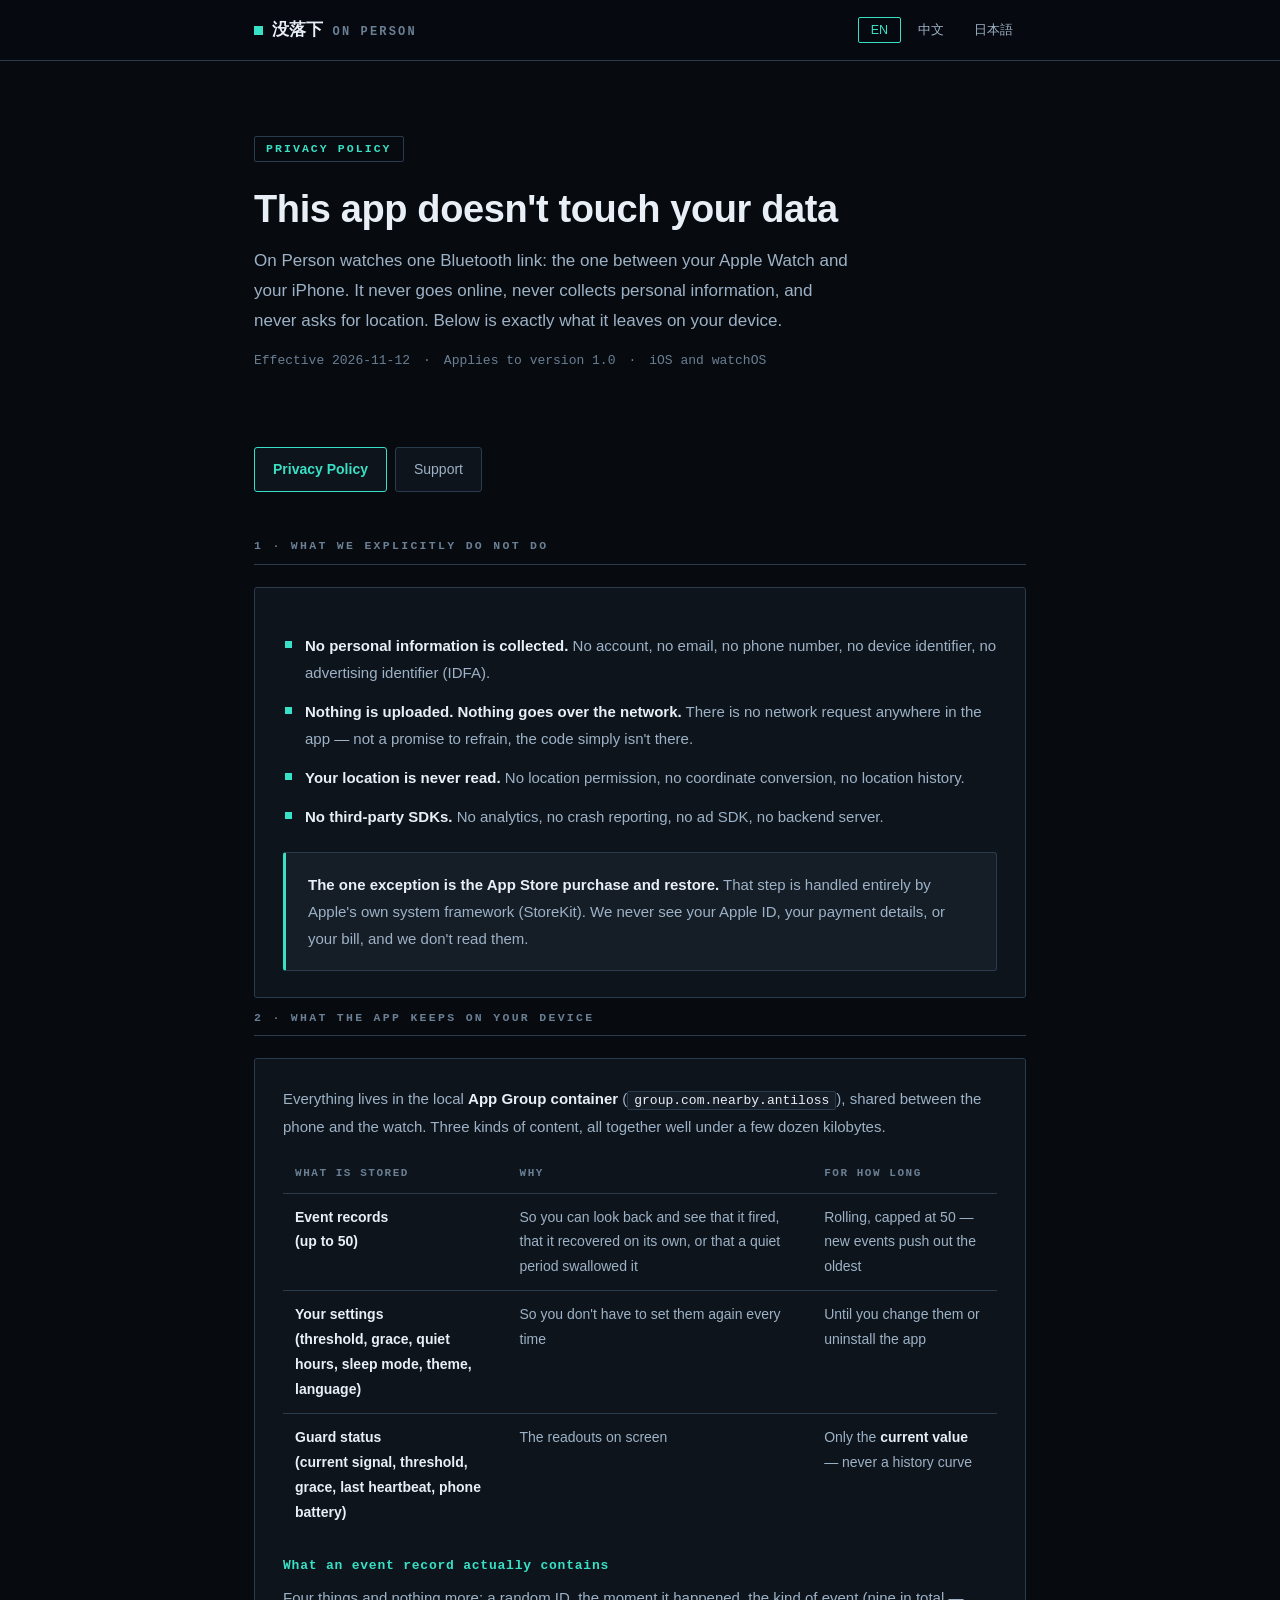
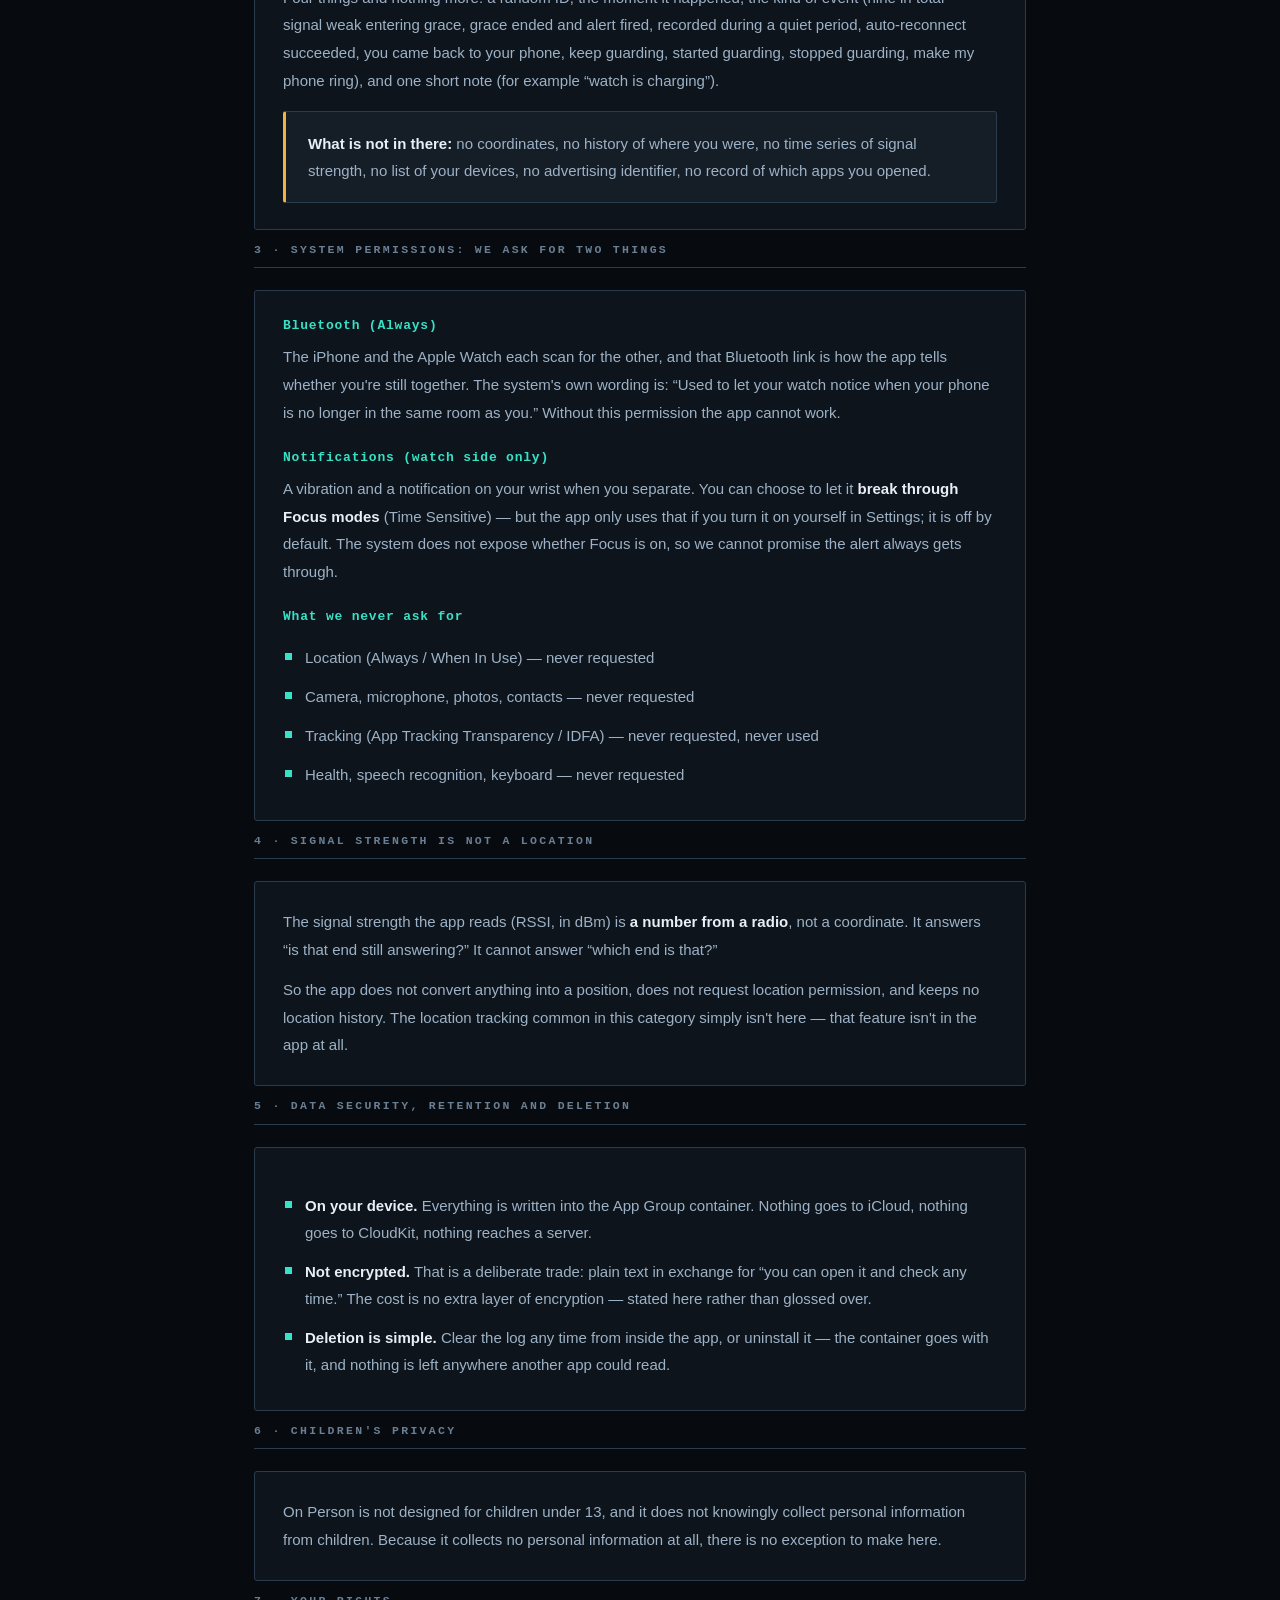
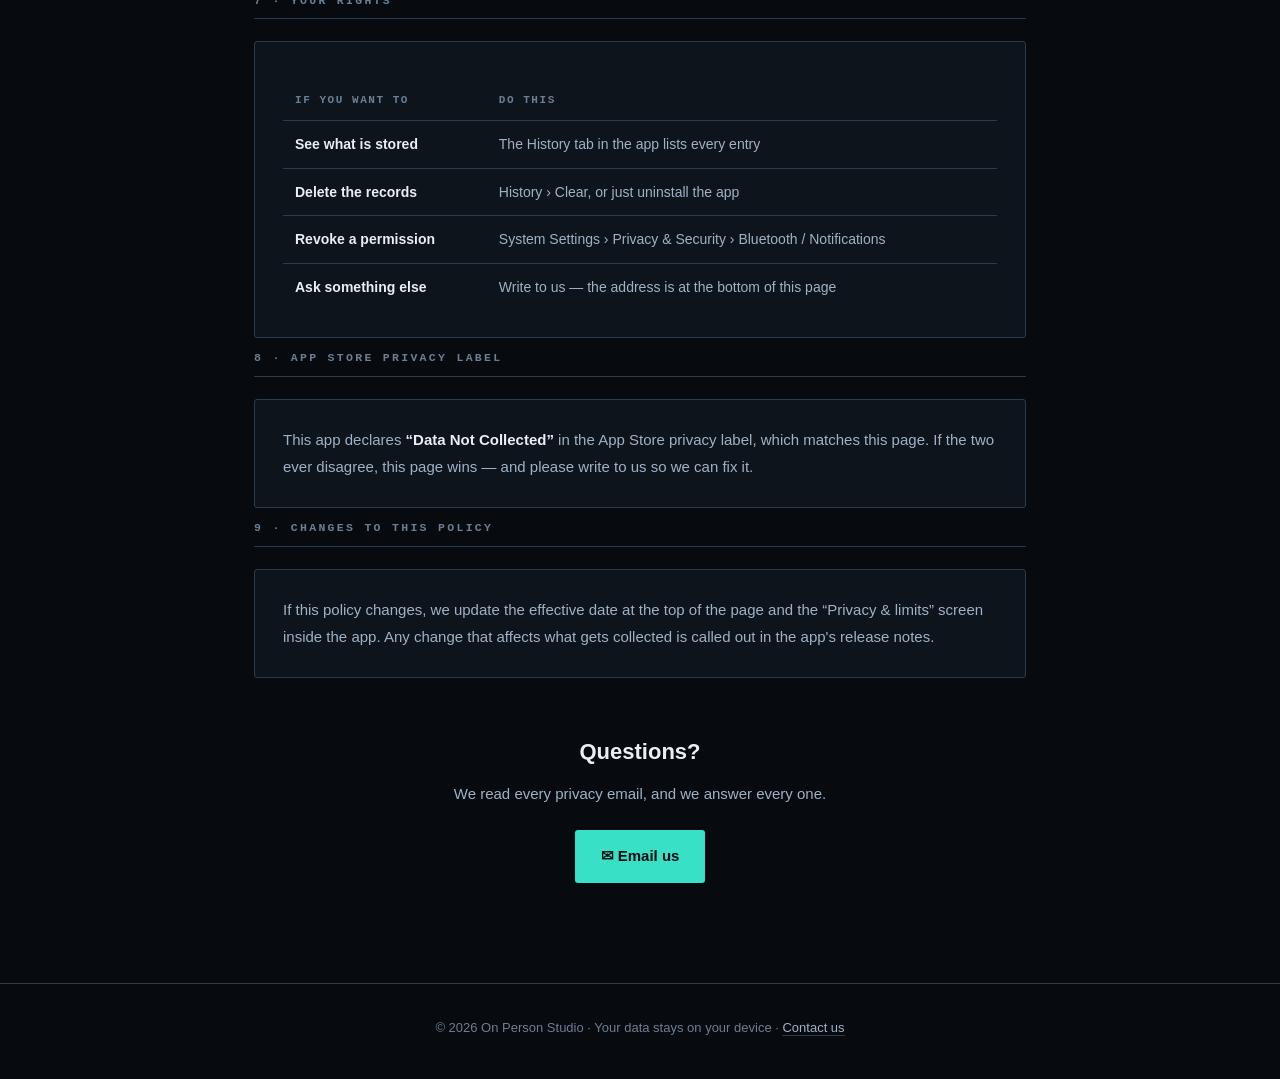
==== en/privacy.html @ e08f9b39 "初始：隐私政策与支持中心（中/英/日） - 三语静态站：zh / en / ja 各一份隐私政策与帮助中心 - 根路径三页按 navigator.language 自动分流 - 视觉语言 = App " ====
<!DOCTYPE html>
<html lang="en">
<head>
  <meta charset="UTF-8">
  <meta name="viewport" content="width=device-width, initial-scale=1.0">
  <meta name="description" content="On Person · Privacy Policy — nothing collected, nothing uploaded, nothing sent over the network. No location permission. Event records stay on this device, up to 50 of them.">
  <title>Privacy Policy — On Person</title>
  <link rel="stylesheet" href="../css/style.css">
</head>
<body>

<header>
  <div class="container">
    <a href="support.html" class="logo"><span class="mark"></span>没落下<span class="latin">On Person</span></a>
    <nav class="lang-switch">
      <a href="#" class="active">EN</a>
      <a href="../zh/privacy.html">中文</a>
      <a href="../ja/privacy.html">日本語</a>
    </nav>
  </div>
</header>

<main>
  <div class="container">

    <div class="hero">
      <span class="badge">Privacy Policy</span>
      <h1>This app doesn't touch your data</h1>
      <p>On Person watches one Bluetooth link: the one between your Apple Watch and your iPhone. It never goes online, never collects personal information, and never asks for location. Below is exactly what it leaves on your device.</p>
      <p class="updated">Effective 2026-11-12　·　Applies to version 1.0　·　iOS and watchOS</p>
    </div>

    <nav class="nav-pills">
      <a href="privacy.html" class="active">Privacy Policy</a>
      <a href="support.html">Support</a>
    </nav>

    <section>

      <p class="section-title">1 · What we explicitly do not do</p>
      <div class="article">
        <ul>
          <li><strong>No personal information is collected.</strong> No account, no email, no phone number, no device identifier, no advertising identifier (IDFA).</li>
          <li><strong>Nothing is uploaded. Nothing goes over the network.</strong> There is no network request anywhere in the app — not a promise to refrain, the code simply isn't there.</li>
          <li><strong>Your location is never read.</strong> No location permission, no coordinate conversion, no location history.</li>
          <li><strong>No third-party SDKs.</strong> No analytics, no crash reporting, no ad SDK, no backend server.</li>
        </ul>
        <div class="note-box">
          <strong>The one exception is the App Store purchase and restore.</strong> That step is handled entirely by Apple's own system framework (StoreKit). We never see your Apple ID, your payment details, or your bill, and we don't read them.
        </div>
      </div>

      <p class="section-title">2 · What the app keeps on your device</p>
      <div class="article">
        <p>Everything lives in the local <strong>App Group container</strong> (<code>group.com.nearby.antiloss</code>), shared between the phone and the watch. Three kinds of content, all together well under a few dozen kilobytes.</p>
        <table class="data-table">
          <thead>
            <tr><th>What is stored</th><th>Why</th><th>For how long</th></tr>
          </thead>
          <tbody>
            <tr>
              <td>Event records<br>(up to 50)</td>
              <td>So you can look back and see that it fired, that it recovered on its own, or that a quiet period swallowed it</td>
              <td>Rolling, capped at 50 — new events push out the oldest</td>
            </tr>
            <tr>
              <td>Your settings<br>(threshold, grace, quiet hours, sleep mode, theme, language)</td>
              <td>So you don't have to set them again every time</td>
              <td>Until you change them or uninstall the app</td>
            </tr>
            <tr>
              <td>Guard status<br>(current signal, threshold, grace, last heartbeat, phone battery)</td>
              <td>The readouts on screen</td>
              <td>Only the <strong>current value</strong> — never a history curve</td>
            </tr>
          </tbody>
        </table>
        <h3>What an event record actually contains</h3>
        <p>Four things and nothing more: a random ID, the moment it happened, the kind of event (nine in total — signal weak entering grace, grace ended and alert fired, recorded during a quiet period, auto-reconnect succeeded, you came back to your phone, keep guarding, started guarding, stopped guarding, make my phone ring), and one short note (for example “watch is charging”).</p>
        <div class="note-box warn">
          <strong>What is not in there:</strong> no coordinates, no history of where you were, no time series of signal strength, no list of your devices, no advertising identifier, no record of which apps you opened.
        </div>
      </div>

      <p class="section-title">3 · System permissions: we ask for two things</p>
      <div class="article">
        <h3>Bluetooth (Always)</h3>
        <p>The iPhone and the Apple Watch each scan for the other, and that Bluetooth link is how the app tells whether you're still together. The system's own wording is: “Used to let your watch notice when your phone is no longer in the same room as you.” Without this permission the app cannot work.</p>
        <h3>Notifications (watch side only)</h3>
        <p>A vibration and a notification on your wrist when you separate. You can choose to let it <strong>break through Focus modes</strong> (Time Sensitive) — but the app only uses that if you turn it on yourself in Settings; it is off by default. The system does not expose whether Focus is on, so we cannot promise the alert always gets through.</p>
        <h3>What we never ask for</h3>
        <ul>
          <li>Location (Always / When In Use) — never requested</li>
          <li>Camera, microphone, photos, contacts — never requested</li>
          <li>Tracking (App Tracking Transparency / IDFA) — never requested, never used</li>
          <li>Health, speech recognition, keyboard — never requested</li>
        </ul>
      </div>

      <p class="section-title">4 · Signal strength is not a location</p>
      <div class="article">
        <p>The signal strength the app reads (RSSI, in dBm) is <strong>a number from a radio</strong>, not a coordinate. It answers “is that end still answering?” It cannot answer “which end is that?”</p>
        <p>So the app does not convert anything into a position, does not request location permission, and keeps no location history. The location tracking common in this category simply isn't here — that feature isn't in the app at all.</p>
      </div>

      <p class="section-title">5 · Data security, retention and deletion</p>
      <div class="article">
        <ul>
          <li><strong>On your device.</strong> Everything is written into the App Group container. Nothing goes to iCloud, nothing goes to CloudKit, nothing reaches a server.</li>
          <li><strong>Not encrypted.</strong> That is a deliberate trade: plain text in exchange for “you can open it and check any time.” The cost is no extra layer of encryption — stated here rather than glossed over.</li>
          <li><strong>Deletion is simple.</strong> Clear the log any time from inside the app, or uninstall it — the container goes with it, and nothing is left anywhere another app could read.</li>
        </ul>
      </div>

      <p class="section-title">6 · Children's privacy</p>
      <div class="article">
        <p>On Person is not designed for children under 13, and it does not knowingly collect personal information from children. Because it collects no personal information at all, there is no exception to make here.</p>
      </div>

      <p class="section-title">7 · Your rights</p>
      <div class="article">
        <table class="data-table">
          <thead>
            <tr><th>If you want to</th><th>Do this</th></tr>
          </thead>
          <tbody>
            <tr><td>See what is stored</td><td>The History tab in the app lists every entry</td></tr>
            <tr><td>Delete the records</td><td>History › Clear, or just uninstall the app</td></tr>
            <tr><td>Revoke a permission</td><td>System Settings › Privacy &amp; Security › Bluetooth / Notifications</td></tr>
            <tr><td>Ask something else</td><td>Write to us — the address is at the bottom of this page</td></tr>
          </tbody>
        </table>
      </div>

      <p class="section-title">8 · App Store privacy label</p>
      <div class="article">
        <p>This app declares <strong>“Data Not Collected”</strong> in the App Store privacy label, which matches this page. If the two ever disagree, this page wins — and please write to us so we can fix it.</p>
      </div>

      <p class="section-title">9 · Changes to this policy</p>
      <div class="article">
        <p>If this policy changes, we update the effective date at the top of the page and the “Privacy &amp; limits” screen inside the app. Any change that affects what gets collected is called out in the app's release notes.</p>
      </div>

      <div class="contact-section">
        <h2>Questions?</h2>
        <p>We read every privacy email, and we answer every one.</p>
        <a href="mailto:peer2peer.wang@gmail.com" class="contact-btn">✉ Email us</a>
      </div>

    </section>

  </div>
</main>

<footer>
  <div class="container">
    <p>© 2026 On Person Studio · Your data stays on your device · <a href="mailto:peer2peer.wang@gmail.com">Contact us</a></p>
  </div>
</footer>

</body>
</html>
---- css/style.css ----
/* ============================================================
   没落下 / On Person / いっしょ · 隐私政策 & 支持中心
   站点源码属于独立 Git 仓库（GitHub Pages）。

   ★ 配色与版式语言直接搬 App 自己的「主题 A · 深海仪表·青」
     （docs/03-visual-spec.md §2）：
       底 #070A0F / 面板 #0E141C / 抬起 #151D27 / 结构线 #2A3B4E
       正文 #E8EFF6 / 次要 #9DB2C6 / 丝印 #6A7F94
       信号色 #38E0C6（唯一强调色）/ 警告 #F2B33D
   ★ App 是暗的，站点也暗：用户从 App 打开链接，看到同一个视觉体系。
   ★ 三条纪律跟着 App 走：**零渐变、零阴影、3px 直角**、丝印标签用等宽。
   ============================================================ */

:root {
  --bg: #070A0F;
  --panel: #0E141C;
  --raise: #151D27;
  --line: #2A3B4E;
  --text: #E8EFF6;
  --dim: #9DB2C6;
  --mute: #6A7F94;
  --sig: #38E0C6;
  --warn: #F2B33D;

  --mono: "SF Mono", ui-monospace, Menlo, Consolas, monospace;
  --sans: -apple-system, BlinkMacSystemFont, "Segoe UI", Roboto, "Helvetica Neue",
          "PingFang SC", "Noto Sans CJK SC", "Hiragino Sans", "Yu Gothic", Arial, sans-serif;

  --radius: 3px;
  --max-w: 820px;
}

*, *::before, *::after { box-sizing: border-box; margin: 0; padding: 0; }

html { scroll-behavior: smooth; -webkit-text-size-adjust: 100%; }

body {
  background: var(--bg);
  color: var(--text);
  font-family: var(--sans);
  font-size: 16px;
  line-height: 1.78;
  min-height: 100vh;
  -webkit-font-smoothing: antialiased;
}

/* ── Header ─────────────────────────────────────────── */
header {
  position: sticky;
  top: 0;
  z-index: 100;
  background: rgba(7, 10, 15, 0.88);
  backdrop-filter: saturate(160%) blur(14px);
  -webkit-backdrop-filter: saturate(160%) blur(14px);
  border-bottom: 1px solid var(--line);
}

header .container {
  display: flex;
  align-items: center;
  justify-content: space-between;
  height: 60px;
}

.logo {
  display: flex;
  align-items: baseline;
  gap: 9px;
  font-size: 17px;
  font-weight: 700;
  letter-spacing: 0.01em;
  color: var(--text);
  text-decoration: none;
}

.logo .mark {
  width: 9px;
  height: 9px;
  background: var(--sig);
  flex: none;
  align-self: center;
}

.logo .latin {
  font: 600 12px/1 var(--mono);
  letter-spacing: 0.18em;
  text-transform: uppercase;
  color: var(--mute);
}

.lang-switch { display: flex; gap: 4px; }

.lang-switch a {
  padding: 6px 12px;
  font: 500 12.5px/1 var(--sans);
  color: var(--dim);
  text-decoration: none;
  border: 1px solid transparent;
  border-radius: 2px;
  transition: color .2s, border-color .2s;
}

.lang-switch a:hover { color: var(--text); border-color: var(--line); }

.lang-switch a.active {
  color: var(--sig);
  border-color: var(--sig);
}

/* ── Layout ─────────────────────────────────────────── */
.container { max-width: var(--max-w); margin: 0 auto; padding: 0 24px; }

main { padding-bottom: 20px; }

/* ── Hero ───────────────────────────────────────────── */
.hero { padding: 72px 0 40px; }

.hero .badge {
  display: inline-block;
  font: 600 11.5px/1 var(--mono);
  letter-spacing: 0.18em;
  text-transform: uppercase;
  color: var(--sig);
  border: 1px solid var(--line);
  border-radius: 2px;
  padding: 6px 11px;
  margin-bottom: 24px;
}

.hero h1 {
  font-size: 38px;
  font-weight: 700;
  letter-spacing: -0.01em;
  line-height: 1.22;
  margin-bottom: 14px;
}

.hero p {
  font-size: 17px;
  color: var(--dim);
  max-width: 600px;
}

.hero .updated {
  margin-top: 14px;
  font: 400 13px/1.6 var(--mono);
  color: var(--mute);
}

/* ── Nav pills ──────────────────────────────────────── */
.nav-pills {
  display: flex;
  gap: 8px;
  margin: 36px 0 48px;
  flex-wrap: wrap;
}

.nav-pills a {
  padding: 9px 18px;
  font-size: 14px;
  font-weight: 500;
  color: var(--dim);
  text-decoration: none;
  border: 1px solid var(--line);
  border-radius: var(--radius);
  background: var(--panel);
  transition: color .2s, border-color .2s;
}

.nav-pills a:hover { color: var(--text); border-color: var(--sig); }

.nav-pills a.active {
  color: var(--sig);
  border-color: var(--sig);
  font-weight: 600;
}

/* ── Section title（丝印） ───────────────────────────── */
.section-title {
  font: 600 11.5px/1 var(--mono);
  letter-spacing: 0.2em;
  text-transform: uppercase;
  color: var(--mute);
  margin: 0 0 22px;
  padding-bottom: 12px;
  border-bottom: 1px solid var(--line);
}

/* ── Article（面板） ─────────────────────────────────── */
.article {
  background: var(--panel);
  border: 1px solid var(--line);
  border-radius: var(--radius);
  padding: 26px 28px;
  margin-bottom: 14px;
}

.article h2 {
  font-size: 18px;
  font-weight: 700;
  margin-bottom: 12px;
  color: var(--text);
}

.article h3 {
  font: 600 13px/1.4 var(--mono);
  letter-spacing: 0.06em;
  color: var(--sig);
  margin: 22px 0 8px;
}

.article h3:first-child { margin-top: 0; }

.article p { color: var(--dim); font-size: 15px; line-height: 1.85; }
.article p + p { margin-top: 12px; }
.article strong { color: var(--text); font-weight: 600; }

.article ul { margin-top: 12px; list-style: none; }

.article ul li {
  position: relative;
  padding: 6px 0 6px 22px;
  color: var(--dim);
  font-size: 15px;
  line-height: 1.8;
}

/* ★ 小方块 = App 自己的列表标记（隐私屏上的 ▪ 琥珀方块） */
.article ul li::before {
  content: "";
  position: absolute;
  left: 2px;
  top: 15px;
  width: 7px;
  height: 7px;
  background: var(--sig);
}

.article ul li.warn::before { background: var(--warn); }
.article ul li strong { color: var(--text); }

.article code {
  font-family: var(--mono);
  font-size: 13px;
  background: var(--raise);
  border: 1px solid var(--line);
  border-radius: 2px;
  padding: 1px 6px;
  color: var(--text);
  word-break: break-word;
}

/* ── 表格 ───────────────────────────────────────────── */
.data-table {
  width: 100%;
  border-collapse: collapse;
  margin-top: 14px;
  font-size: 14px;
}

.data-table th,
.data-table td {
  text-align: left;
  padding: 11px 12px;
  border-bottom: 1px solid var(--line);
  vertical-align: top;
}

.data-table th {
  font: 600 11px/1.4 var(--mono);
  letter-spacing: 0.14em;
  text-transform: uppercase;
  color: var(--mute);
  border-bottom-color: var(--line);
}

.data-table td { color: var(--dim); }
.data-table td:first-child { color: var(--text); font-weight: 600; }
.data-table tr:last-child td { border-bottom: none; }

/* ── 强调块 ─────────────────────────────────────────── */
.note-box {
  background: var(--raise);
  border: 1px solid var(--line);
  border-left: 3px solid var(--sig);
  border-radius: var(--radius);
  padding: 18px 22px;
  margin-top: 16px;
  color: var(--dim);
  font-size: 15px;
  line-height: 1.8;
}

.note-box strong { color: var(--text); }
.note-box.warn { border-left-color: var(--warn); }

/* ── 核心功能 ───────────────────────────────────────── */
.features-grid {
  display: grid;
  /* 4 张卡 ⇒ 2×2，不留一张落单 */
  grid-template-columns: repeat(auto-fill, minmax(320px, 1fr));
  gap: 12px;
  margin: 20px 0 30px;
}

.feature-card {
  background: var(--panel);
  border: 1px solid var(--line);
  border-radius: var(--radius);
  padding: 20px 22px;
  transition: border-color .2s;
}

.feature-card:hover { border-color: var(--sig); }

.feature-card .mark {
  display: block;
  width: 9px;
  height: 9px;
  background: var(--sig);
  margin-bottom: 12px;
}

.feature-card h3 {
  font-size: 15px;
  font-weight: 700;
  margin-bottom: 7px;
  color: var(--text);
}

.feature-card p {
  color: var(--dim);
  font-size: 14px;
  line-height: 1.75;
}

/* ── FAQ ────────────────────────────────────────────── */
.faq-item {
  background: var(--panel);
  border: 1px solid var(--line);
  border-radius: var(--radius);
  margin-bottom: 10px;
}

.faq-item summary {
  display: flex;
  justify-content: space-between;
  align-items: center;
  gap: 16px;
  padding: 18px 22px;
  cursor: pointer;
  font-weight: 600;
  font-size: 15px;
  color: var(--text);
  list-style: none;
}

.faq-item summary::-webkit-details-marker { display: none; }
.faq-item summary:hover { color: var(--sig); }

.faq-item summary .arrow {
  color: var(--sig);
  font-size: 13px;
  transition: transform .25s;
  flex-shrink: 0;
}

.faq-item[open] summary .arrow { transform: rotate(180deg); }

.faq-item .answer {
  padding: 0 22px 20px;
  color: var(--dim);
  font-size: 15px;
  line-height: 1.85;
}

.faq-item .answer p + p { margin-top: 10px; }
.faq-item .answer strong { color: var(--text); font-weight: 600; }

.faq-item .answer code,
.contact-section code {
  font-family: var(--mono);
  font-size: 13px;
  background: var(--raise);
  border: 1px solid var(--line);
  border-radius: 2px;
  padding: 1px 6px;
  color: var(--text);
  word-break: break-word;
}

/* ── 联系方式 ───────────────────────────────────────── */
.contact-section { text-align: center; padding: 40px 0 8px; }

.contact-section h2 { font-size: 22px; font-weight: 700; margin-bottom: 10px; }
.contact-section p { color: var(--dim); margin-bottom: 22px; font-size: 15px; }

/* ★ 主按钮 = App 里的「让手机响」：实心信号色 + 深色字 */
.contact-btn {
  display: inline-flex;
  align-items: center;
  gap: 9px;
  padding: 13px 26px;
  background: var(--sig);
  color: var(--bg);
  border-radius: var(--radius);
  text-decoration: none;
  font-weight: 700;
  font-size: 15px;
  transition: background .2s;
}

.contact-btn:hover { background: #57e8d3; }

/* ── Footer ─────────────────────────────────────────── */
footer {
  margin-top: 72px;
  padding: 32px 0 40px;
  border-top: 1px solid var(--line);
  color: var(--mute);
  font-size: 13px;
  text-align: center;
}

footer a { color: var(--dim); text-decoration: none; border-bottom: 1px solid var(--line); }
footer a:hover { color: var(--sig); border-bottom-color: var(--sig); }

/* ── 响应式 ─────────────────────────────────────────── */
@media (max-width: 640px) {
  .hero { padding: 50px 0 30px; }
  .hero h1 { font-size: 28px; }
  .hero p { font-size: 15.5px; }
  .article { padding: 20px 18px; }
  .features-grid { grid-template-columns: 1fr; }
  .nav-pills { gap: 6px; }
  .nav-pills a { padding: 8px 14px; font-size: 13px; }
  .logo .latin { display: none; }
  .data-table { font-size: 13px; }
  .data-table th, .data-table td { padding: 9px 7px; }
}
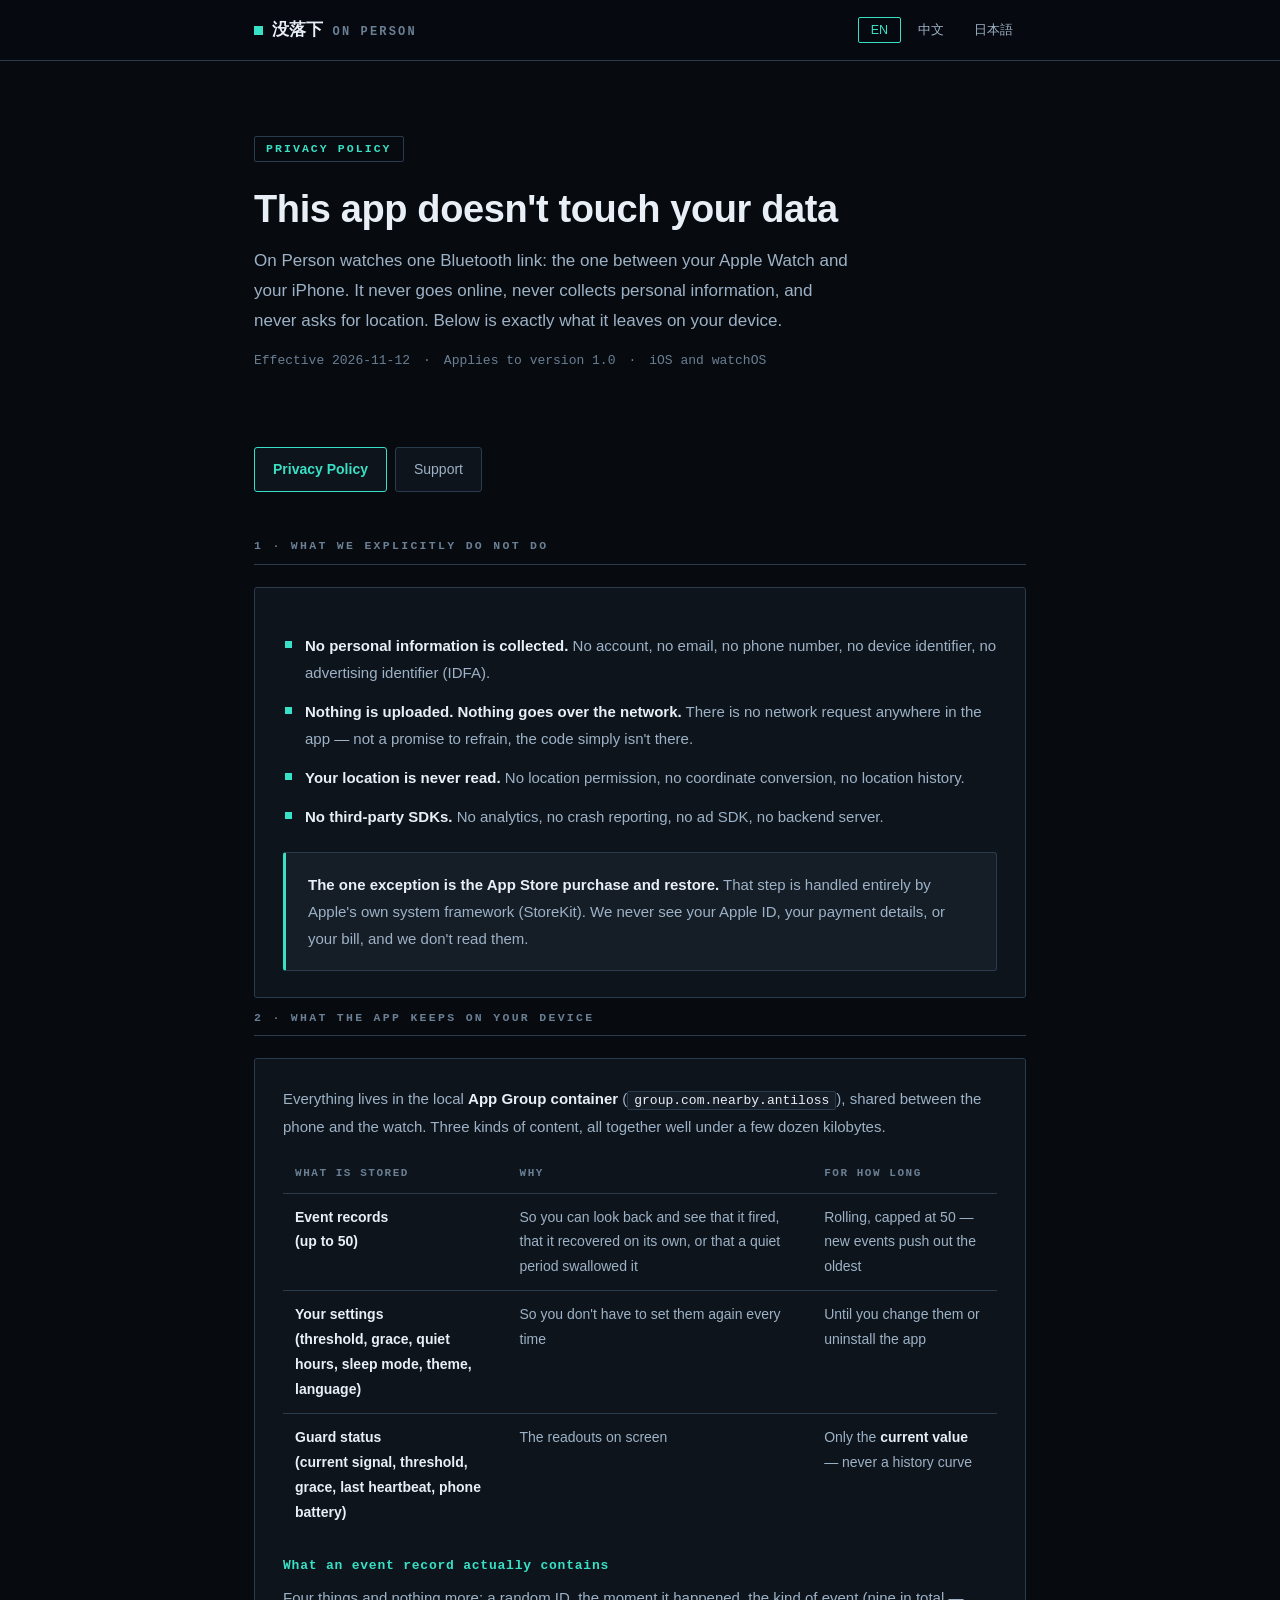
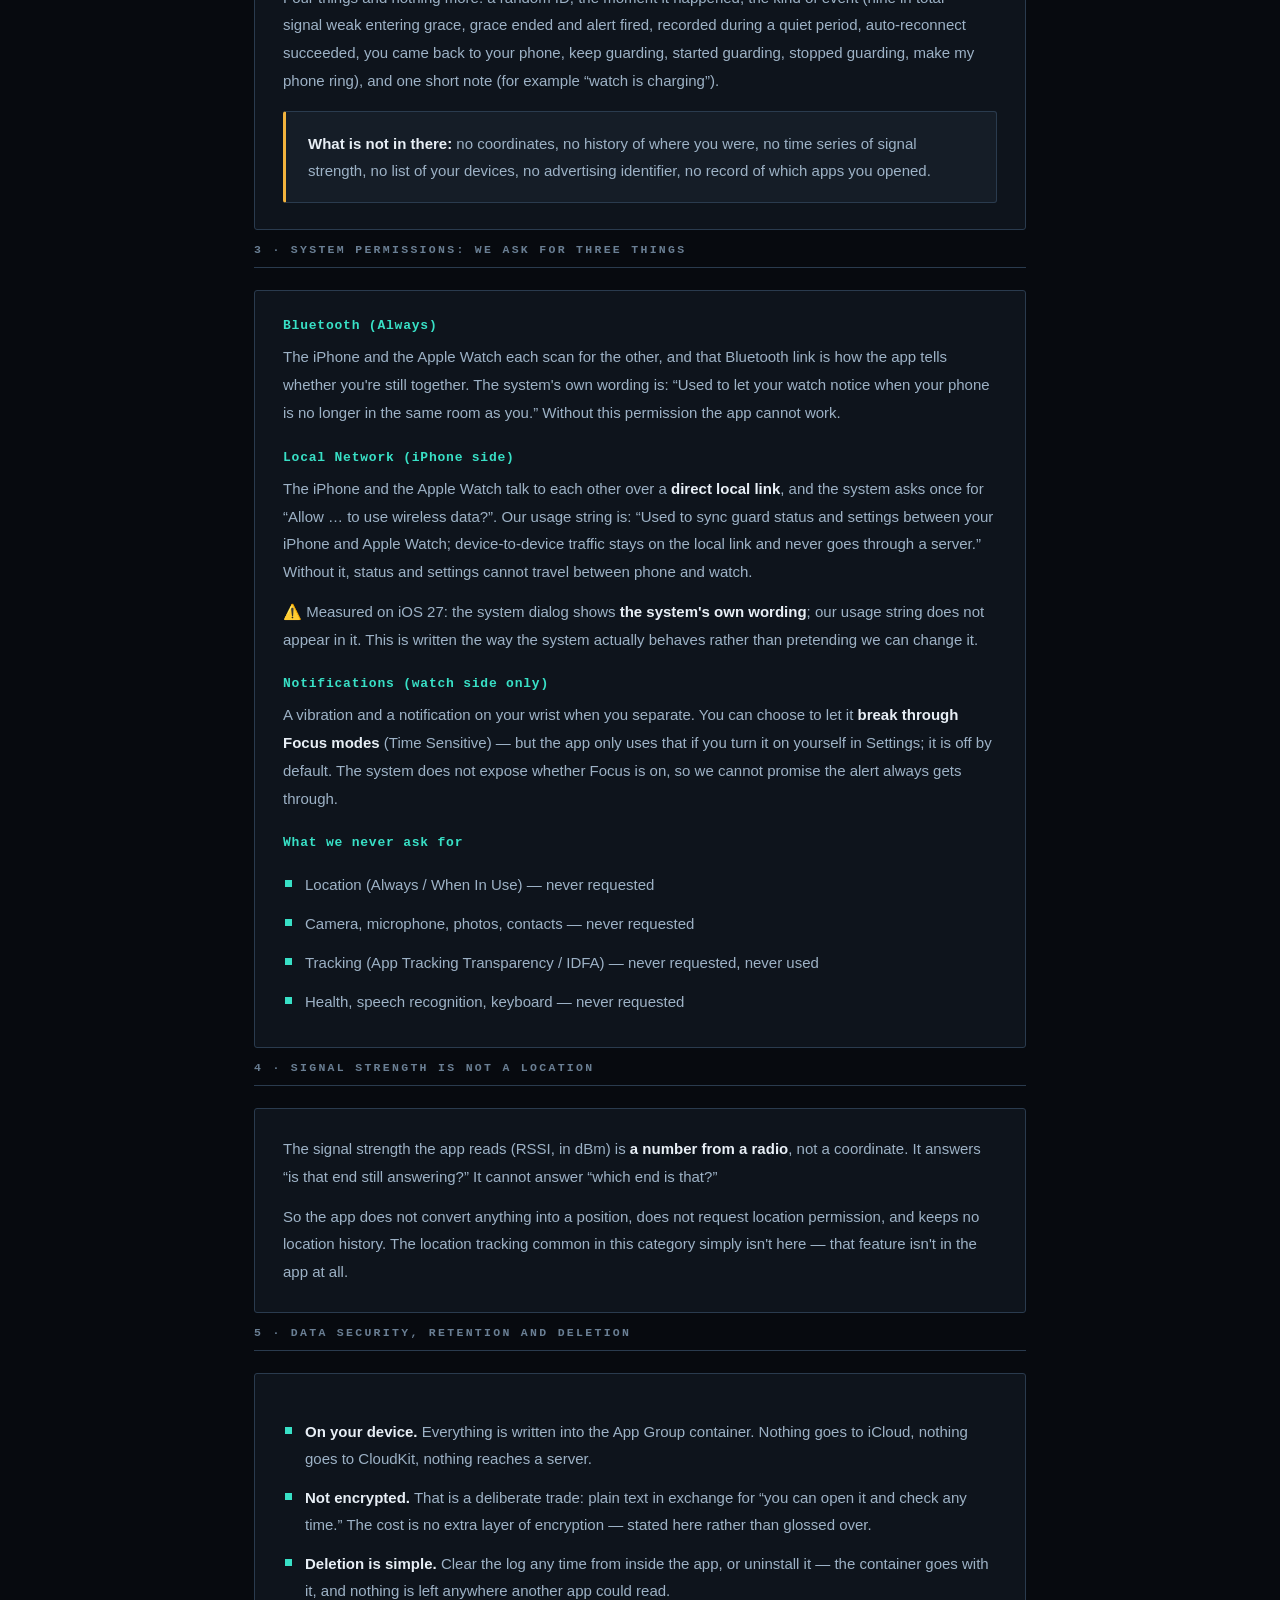
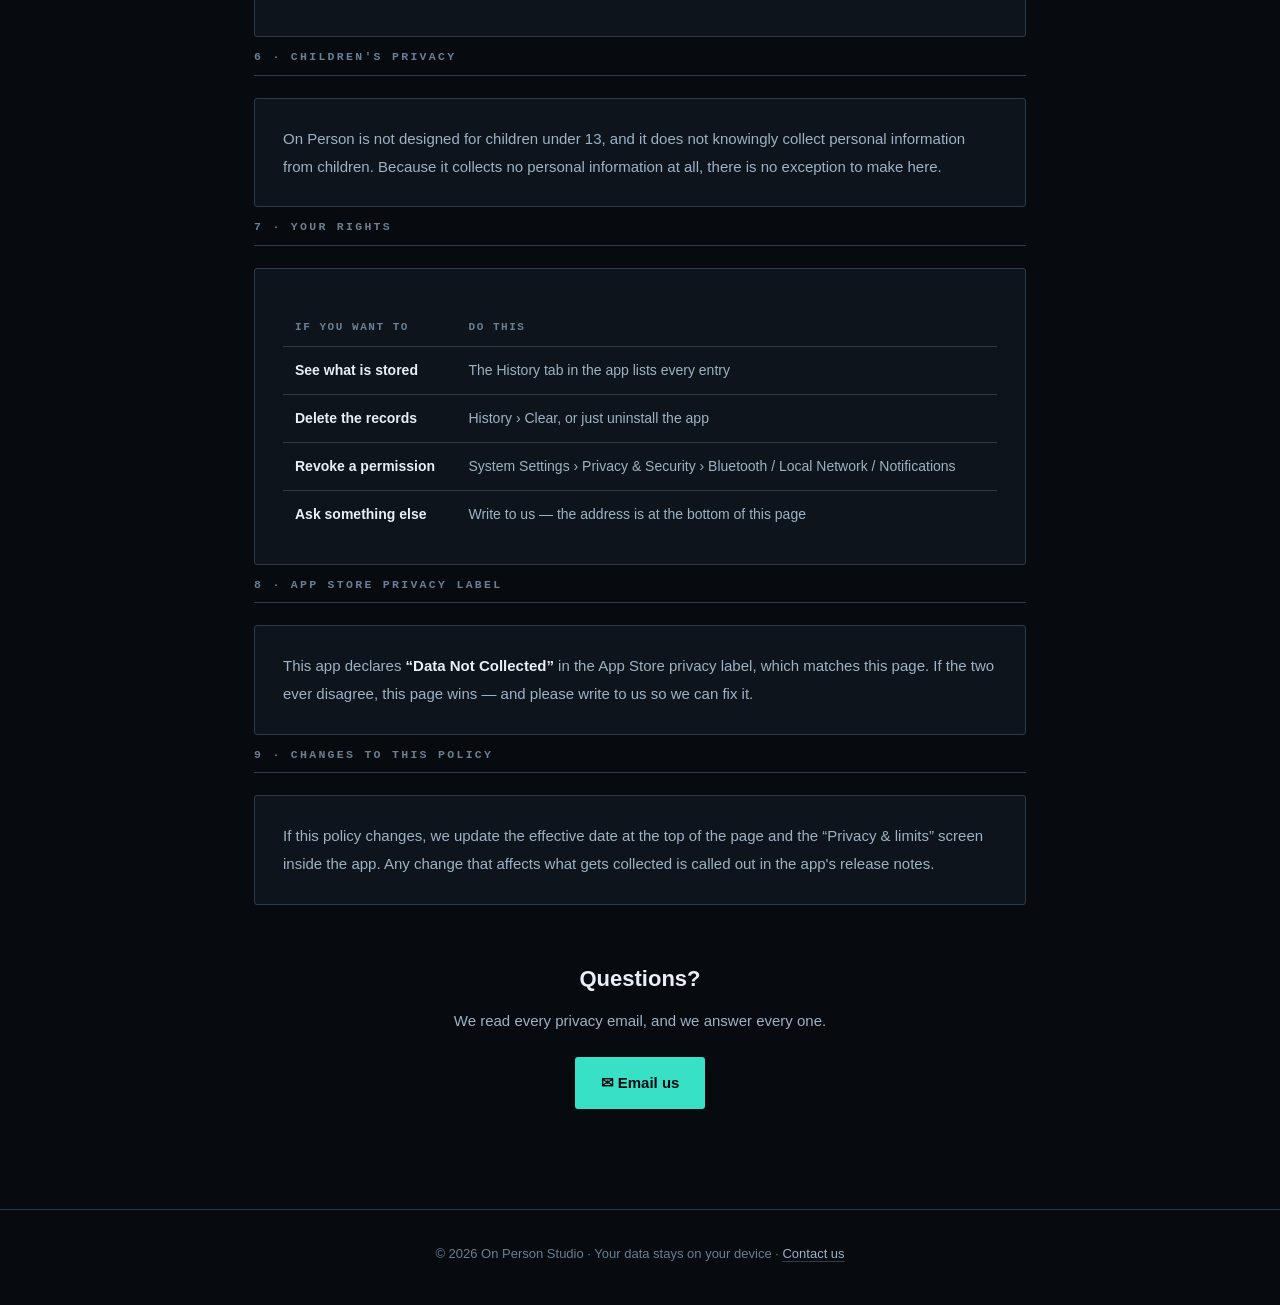
==== commit be8f76e3: "补本地网络权限说明 + 仓库改名 omamori-antiloss-delivery-support - 隐私政策（zh/en/ja）：系统权限从「两项」改为「三项」，补上 iPhone 端   的本" ====
--- a/en/privacy.html
+++ b/en/privacy.html
@@ -82,10 +82,13 @@
         </div>
       </div>
 
-      <p class="section-title">3 · System permissions: we ask for two things</p>
+      <p class="section-title">3 · System permissions: we ask for three things</p>
       <div class="article">
         <h3>Bluetooth (Always)</h3>
         <p>The iPhone and the Apple Watch each scan for the other, and that Bluetooth link is how the app tells whether you're still together. The system's own wording is: “Used to let your watch notice when your phone is no longer in the same room as you.” Without this permission the app cannot work.</p>
+        <h3>Local Network (iPhone side)</h3>
+        <p>The iPhone and the Apple Watch talk to each other over a <strong>direct local link</strong>, and the system asks once for “Allow … to use wireless data?”. Our usage string is: “Used to sync guard status and settings between your iPhone and Apple Watch; device-to-device traffic stays on the local link and never goes through a server.” Without it, status and settings cannot travel between phone and watch.</p>
+        <p>⚠️ Measured on iOS 27: the system dialog shows <strong>the system's own wording</strong>; our usage string does not appear in it. This is written the way the system actually behaves rather than pretending we can change it.</p>
         <h3>Notifications (watch side only)</h3>
         <p>A vibration and a notification on your wrist when you separate. You can choose to let it <strong>break through Focus modes</strong> (Time Sensitive) — but the app only uses that if you turn it on yourself in Settings; it is off by default. The system does not expose whether Focus is on, so we cannot promise the alert always gets through.</p>
         <h3>What we never ask for</h3>
@@ -126,7 +129,7 @@
           <tbody>
             <tr><td>See what is stored</td><td>The History tab in the app lists every entry</td></tr>
             <tr><td>Delete the records</td><td>History › Clear, or just uninstall the app</td></tr>
-            <tr><td>Revoke a permission</td><td>System Settings › Privacy &amp; Security › Bluetooth / Notifications</td></tr>
+            <tr><td>Revoke a permission</td><td>System Settings › Privacy &amp; Security › Bluetooth / Local Network / Notifications</td></tr>
             <tr><td>Ask something else</td><td>Write to us — the address is at the bottom of this page</td></tr>
           </tbody>
         </table>
